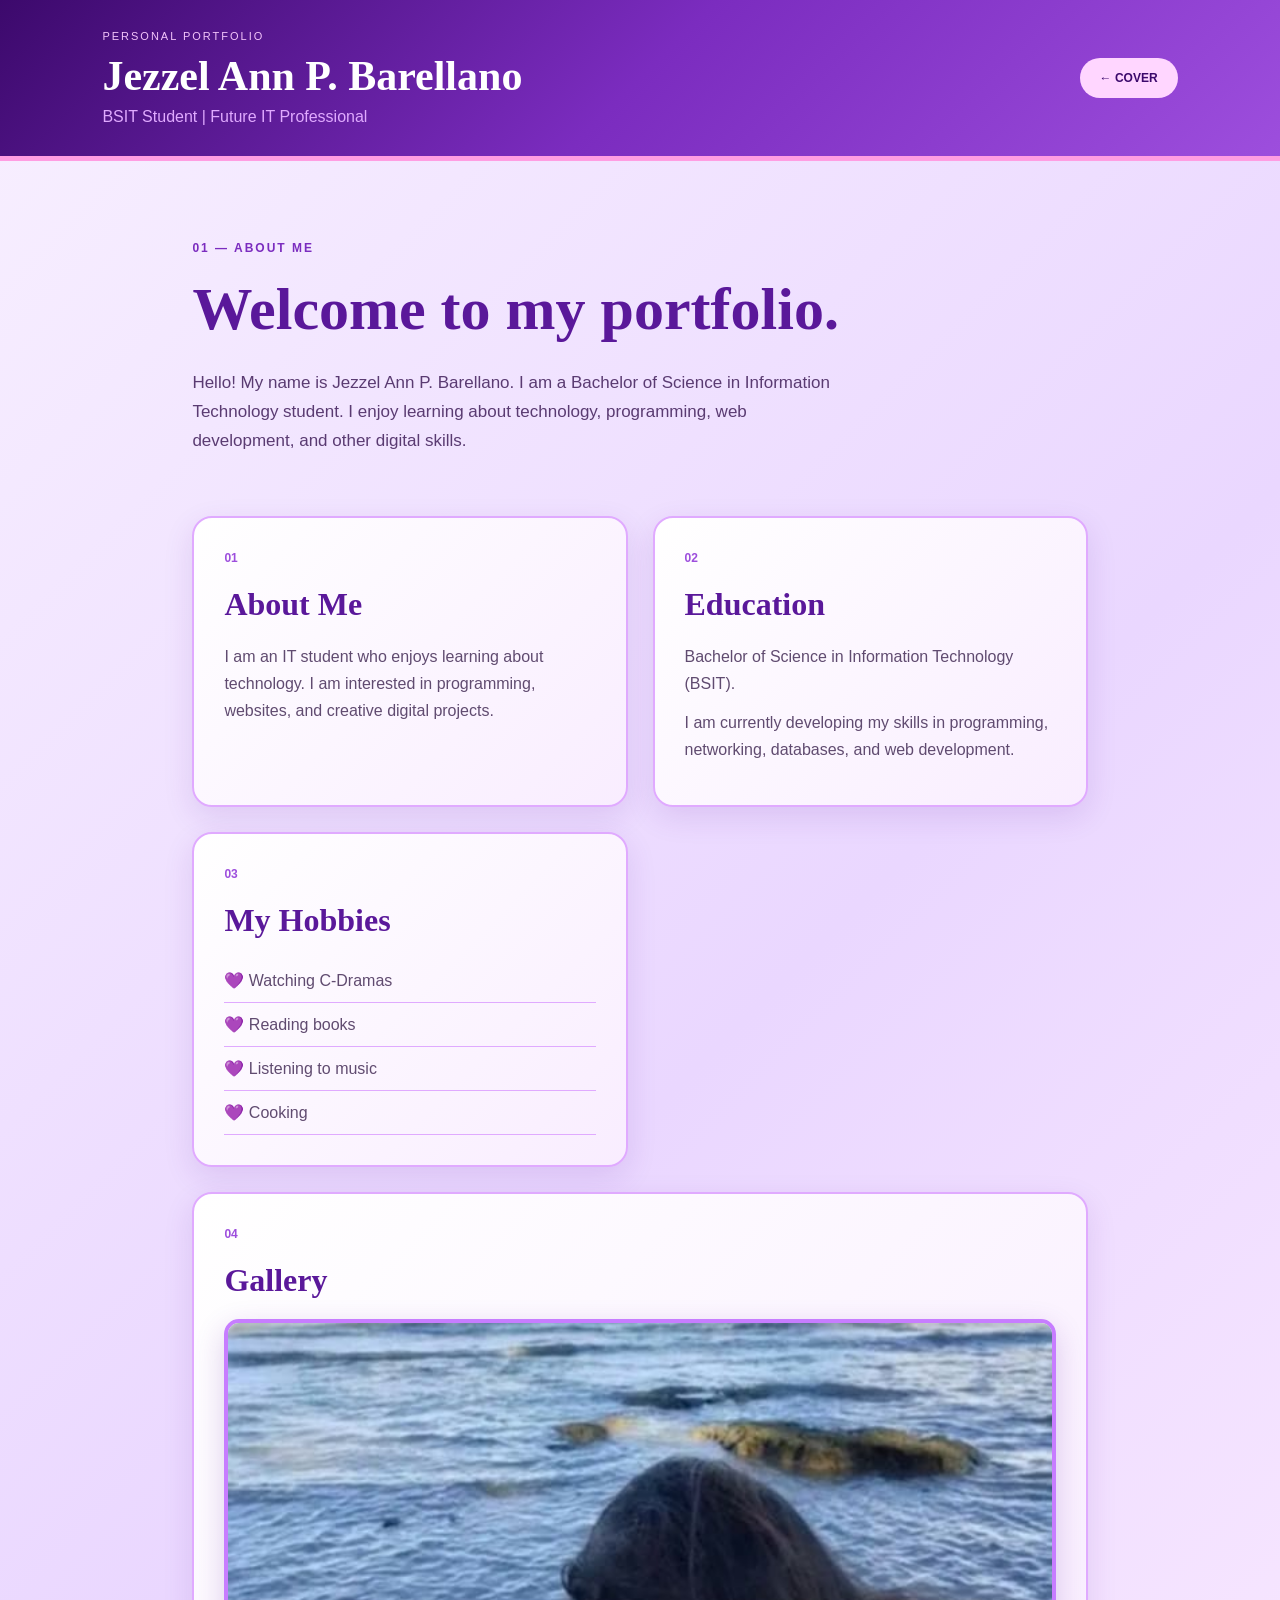
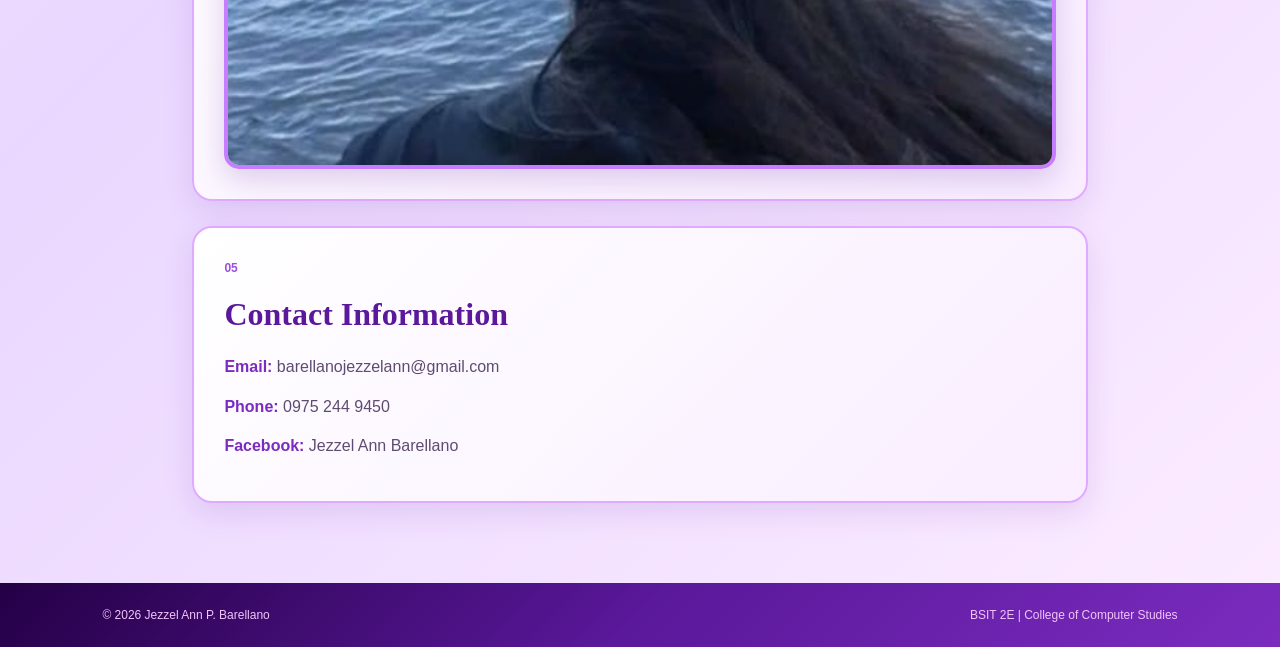
==== home.html @ ec49f02d "Initial commit" ====
<!DOCTYPE html>
<html lang="en">

<head>

    <meta charset="UTF-8">

    <meta name="viewport" content="width=device-width, initial-scale=1.0">

    <title>Jezzel Ann | Home</title>

    <link rel="stylesheet" href="zel.css">

</head>


<body>

    <!-- HEADER -->
    <header class="site-header">

        <div class="header-left">

            <p>PERSONAL PORTFOLIO</p>

            <h1>Jezzel Ann P. Barellano</h1>

            <span>
                BSIT Student | Future IT Professional
            </span>

        </div>


        <!-- BACK TO COVER -->
        <a href="index.html" class="back-button">
            ← COVER
        </a>

    </header>


    <main>

        <!-- ABOUT -->
        <section class="about">

            <p class="section-title">
                01 — ABOUT ME
            </p>

            <h2>
                Welcome to my portfolio.
            </h2>

            <p class="about-text">

                Hello! My name is Jezzel Ann P. Barellano.
                I am a Bachelor of Science in Information Technology
                student. I enjoy learning about technology, programming,
                web development, and other digital skills.

            </p>

        </section>


        <!-- CARDS -->
        <section class="cards">


            <!-- ABOUT CARD -->
            <div class="card">

                <span>01</span>

                <h2>About Me</h2>

                <p>

                    I am an IT student who enjoys learning about
                    technology. I am interested in programming,
                    websites, and creative digital projects.

                </p>

            </div>


            <!-- EDUCATION CARD -->
            <div class="card">

                <span>02</span>

                <h2>Education</h2>

                <p>
                    Bachelor of Science in Information Technology
                    (BSIT).
                </p>

                <p>

                    I am currently developing my skills in programming,
                    networking, databases, and web development.

                </p>

            </div>


            <!-- HOBBIES CARD -->
            <div class="card">

                <span>03</span>

                <h2>My Hobbies</h2>

                <ul>

                    <li>Watching C-Dramas</li>

                    <li>Reading books</li>

                    <li>Listening to music</li>

                    <li>Cooking</li>

                </ul>

            </div>


            <!-- GALLERY -->
            <div class="card gallery-card">

                <span>04</span>

                <h2>Gallery</h2>

                <div class="gallery">

                    <img
                        src="6jk.jpg"
                        alt="Jezzel Ann Barellano"
                    >

                </div>

            </div>


            <!-- CONTACT -->
            <div class="card contact-card">

                <span>05</span>

                <h2>Contact Information</h2>

                <p>
                    <strong>Email:</strong>
                    barellanojezzelann@gmail.com
                </p>

                <p>
                    <strong>Phone:</strong>
                    0975 244 9450
                </p>

                <p>
                    <strong>Facebook:</strong>
                    Jezzel Ann Barellano
                </p>

            </div>

        </section>

    </main>


    <!-- FOOTER -->
    <footer>

        <p>
            © 2026 Jezzel Ann P. Barellano
        </p>

        <p>
            BSIT 2E | College of Computer Studies
        </p>

    </footer>


</body>

</html>
---- zel.css ----
/* =====================================
   GENERAL
===================================== */

* {
    margin: 0;
    padding: 0;
    box-sizing: border-box;
}

body {
    font-family: Arial, sans-serif;
    color: #2d0a4e;

    background:
        linear-gradient(135deg, #f8f0ff, #ead7ff, #fcecff);

    min-height: 100vh;
}


/* =====================================
   FRONT COVER
===================================== */

.cover-page {
    min-height: 100vh;

    color: white;

    background:
        linear-gradient(
            135deg,
            #240046,
            #5a189a,
            #7b2cbf,
            #9d4edd
        );
}


.cover {
    min-height: 100vh;
    padding: 30px 5%;
}


/* =====================================
   COVER HEADER
===================================== */

.cover-header {
    display: flex;
    justify-content: space-between;
    align-items: center;

    padding-bottom: 20px;

    border-bottom: 1px solid rgba(255, 255, 255, 0.3);
}


.cover-logo {
    font-size: 26px;
    font-weight: bold;
    letter-spacing: 2px;
}


.cover-logo span {
    color: #ffd6ff;
}


.cover-issue {
    font-size: 12px;
    color: #e0aaff;
}


/* =====================================
   COVER CONTENT
===================================== */

.cover-main {
    display: grid;

    grid-template-columns: 1fr 1fr 0.5fr;

    gap: 40px;

    align-items: center;

    min-height: 75vh;
}


/* =====================================
   NAME
===================================== */

.cover-kicker {
    color: #f3c4fb;

    font-size: 12px;

    letter-spacing: 1px;

    margin-bottom: 20px;
}


.cover-heading h1 {
    font-family: Georgia, serif;

    font-size: 90px;

    line-height: 0.9;

    text-shadow:
        4px 4px 15px rgba(0, 0, 0, 0.2);
}


.cover-heading h1 span {
    display: block;

    color: #ffd6ff;

    margin-left: 40px;
}


.cover-role {
    margin-top: 25px;

    font-size: 14px;

    letter-spacing: 3px;

    color: #e0aaff;
}


/* =====================================
   PHOTO
===================================== */

.cover-photo {
    position: relative;

    border-radius: 20px;

    overflow: visible;
}


.cover-photo img {
    width: 100%;

    height: 500px;

    object-fit: cover;

    display: block;

    border-radius: 20px;

    border: 5px solid #f3c4fb;

    box-shadow:
        0 15px 40px rgba(0, 0, 0, 0.3);
}


.photo-number {
    position: absolute;

    top: -15px;

    right: -15px;

    width: 65px;

    height: 65px;

    background:
        linear-gradient(
            135deg,
            #ff9de2,
            #e0aaff
        );

    color: #3c096c;

    border-radius: 50%;

    display: flex;

    align-items: center;

    justify-content: center;

    font-weight: bold;

    z-index: 2;

    box-shadow:
        0 5px 20px rgba(0, 0, 0, 0.2);
}


.photo-caption {
    display: inline-block;

    background:
        linear-gradient(
            90deg,
            #ff9de2,
            #e0aaff
        );

    color: #3c096c;

    padding: 10px 15px;

    border-radius: 0 0 12px 12px;

    font-size: 10px;

    font-weight: bold;

    letter-spacing: 1px;
}


/* =====================================
   OPEN BUTTON
===================================== */

.open-button {
    display: inline-block;

    color: white;

    text-decoration: none;

    background:
        linear-gradient(
            135deg,
            #9d4edd,
            #c77dff
        );

    border: 2px solid #f3c4fb;

    border-radius: 30px;

    padding: 15px 22px;

    font-size: 12px;

    font-weight: bold;

    letter-spacing: 1px;

    box-shadow:
        0 8px 20px rgba(0, 0, 0, 0.2);

    transition: 0.3s;
}


.open-button span {
    color: #ffd6ff;

    margin-left: 8px;

    font-size: 16px;
}


.open-button:hover {
    transform: translateY(-5px) scale(1.05);

    background:
        linear-gradient(
            135deg,
            #ff9de2,
            #c77dff
        );

    color: #3c096c;
}


.open-button:hover span {
    color: #3c096c;
}


/* =====================================
   COVER FOOTER
===================================== */

.cover-footer {
    display: flex;

    justify-content: space-between;

    border-top:
        1px solid rgba(255, 255, 255, 0.3);

    padding-top: 15px;

    color: #f3c4fb;

    font-size: 10px;
}


/* =====================================
   HOME PAGE HEADER
===================================== */

.site-header {
    display: flex;

    justify-content: space-between;

    align-items: center;

    padding: 30px 8%;

    background:
        linear-gradient(
            135deg,
            #3c096c,
            #7b2cbf,
            #9d4edd
        );

    color: white;

    border-bottom:
        5px solid #ff9de2;
}


.header-left p {
    color: #f3c4fb;

    font-size: 11px;

    margin-bottom: 10px;

    letter-spacing: 2px;
}


.header-left h1 {
    font-family: Georgia, serif;

    font-size: 42px;
}


.header-left span {
    color: #e0aaff;

    display: block;

    margin-top: 8px;
}


/* =====================================
   BACK BUTTON
===================================== */

.back-button {
    color: #3c096c;

    background: #ffd6ff;

    text-decoration: none;

    padding: 13px 20px;

    border-radius: 25px;

    font-size: 12px;

    font-weight: bold;

    transition: 0.3s;
}


.back-button:hover {
    background: #ff9de2;

    color: #240046;

    transform: scale(1.05);
}


/* =====================================
   ABOUT
===================================== */

.about {
    max-width: 1100px;

    margin: auto;

    padding: 80px 8% 40px;
}


.section-title {
    color: #7b2cbf;

    font-size: 12px;

    font-weight: bold;

    letter-spacing: 2px;

    margin-bottom: 20px;
}


.about h2 {
    font-family: Georgia, serif;

    font-size: 60px;

    margin-bottom: 25px;

    color: #5a189a;
}


.about-text {
    max-width: 650px;

    color: #5a3b72;

    font-size: 17px;

    line-height: 1.7;
}


/* =====================================
   CARDS
===================================== */

.cards {
    max-width: 1100px;

    margin: auto;

    padding: 20px 8% 80px;

    display: grid;

    grid-template-columns: 1fr 1fr;

    gap: 25px;
}


.card {
    background:
        linear-gradient(
            135deg,
            #ffffff,
            #f9edff
        );

    border: 2px solid #e0aaff;

    padding: 30px;

    min-height: 250px;

    border-radius: 20px;

    box-shadow:
        0 10px 30px rgba(90, 24, 154, 0.12);

    transition: 0.3s;
}


.card:hover {
    transform:
        translateY(-8px);

    box-shadow:
        0 18px 40px rgba(90, 24, 154, 0.25);

    border-color: #9d4edd;
}


.card > span {
    color: #9d4edd;

    font-size: 12px;

    font-weight: bold;
}


.card h2 {
    font-family: Georgia, serif;

    font-size: 32px;

    margin: 20px 0;

    color: #5a189a;
}


.card p {
    color: #604b70;

    line-height: 1.7;

    margin-bottom: 12px;
}


/* =====================================
   HOBBIES
===================================== */

.card ul {
    list-style: none;
}


.card li {
    padding: 12px 0;

    border-bottom:
        1px solid #e0aaff;

    color: #604b70;
}


.card li::before {
    content: "💜 ";

}


/* =====================================
   GALLERY
===================================== */

.gallery-card {
    grid-column: span 2;
}


.gallery {
    margin-top: 20px;
}


.gallery img {
    width: 100%;

    height: 450px;

    object-fit: cover;

    display: block;

    border-radius: 15px;

    border: 4px solid #c77dff;

    box-shadow:
        0 10px 30px rgba(90, 24, 154, 0.2);
}


/* =====================================
   CONTACT
===================================== */

.contact-card {
    grid-column: span 2;
}


.contact-card strong {
    color: #7b2cbf;
}


/* =====================================
   FOOTER
===================================== */

body:not(.cover-page) footer {
    background:
        linear-gradient(
            135deg,
            #240046,
            #5a189a,
            #7b2cbf
        );

    color: #f3c4fb;

    padding: 25px 8%;

    display: flex;

    justify-content: space-between;

    font-size: 12px;
}


/* =====================================
   TABLET
===================================== */

@media screen and (max-width: 900px) {

    .cover-main {
        grid-template-columns: 1fr 1fr;
    }

    .cover-heading {
        grid-column: span 2;
    }

    .cards {
        grid-template-columns: 1fr;
    }

    .gallery-card {
        grid-column: span 1;
    }

    .contact-card {
        grid-column: span 1;
    }

}


/* =====================================
   PHONE
===================================== */

@media screen and (max-width: 600px) {

    .cover {
        padding: 20px;
    }

    .cover-main {
        display: block;

        padding-top: 50px;
    }

    .cover-heading h1 {
        font-size: 65px;
    }

    .cover-photo {
        width: 90%;

        margin: 50px auto;
    }

    .cover-photo img {
        height: 400px;
    }

    .cover-footer {
        display: block;
    }

    .cover-footer span {
        display: block;

        margin-bottom: 8px;
    }


    /* HOME */

    .site-header {
        display: block;

        padding: 25px 5%;
    }

    .header-left h1 {
        font-size: 32px;
    }

    .back-button {
        display: inline-block;

        margin-top: 20px;
    }

    .about {
        padding: 60px 5% 30px;
    }

    .about h2 {
        font-size: 42px;
    }

    .cards {
        display: block;

        padding: 20px 5% 60px;
    }

    .card {
        margin-bottom: 20px;
    }

    .gallery-card,
    .contact-card {
        width: 100%;
    }

    .gallery img {
        height: 350px;
    }

    body:not(.cover-page) footer {
        display: block;
    }

    body:not(.cover-page) footer p {
        margin-bottom: 10px;
    }

}
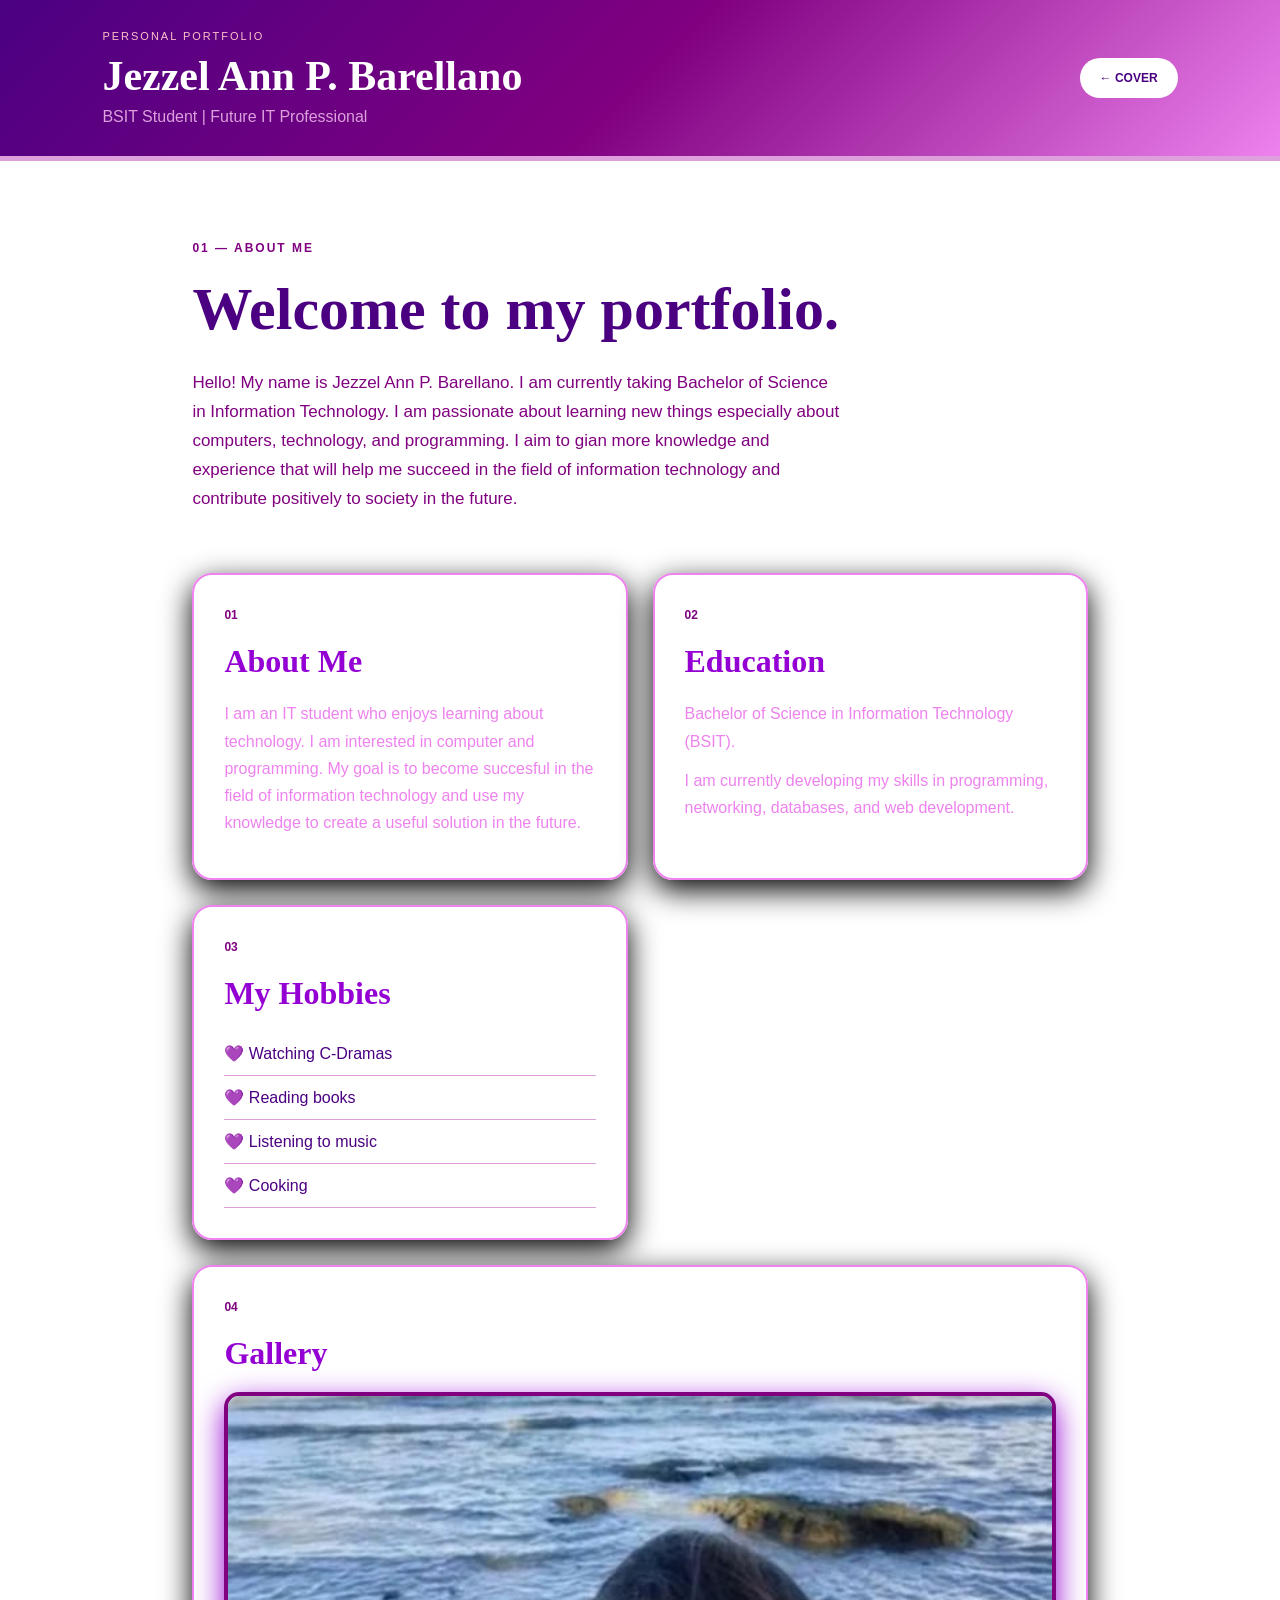
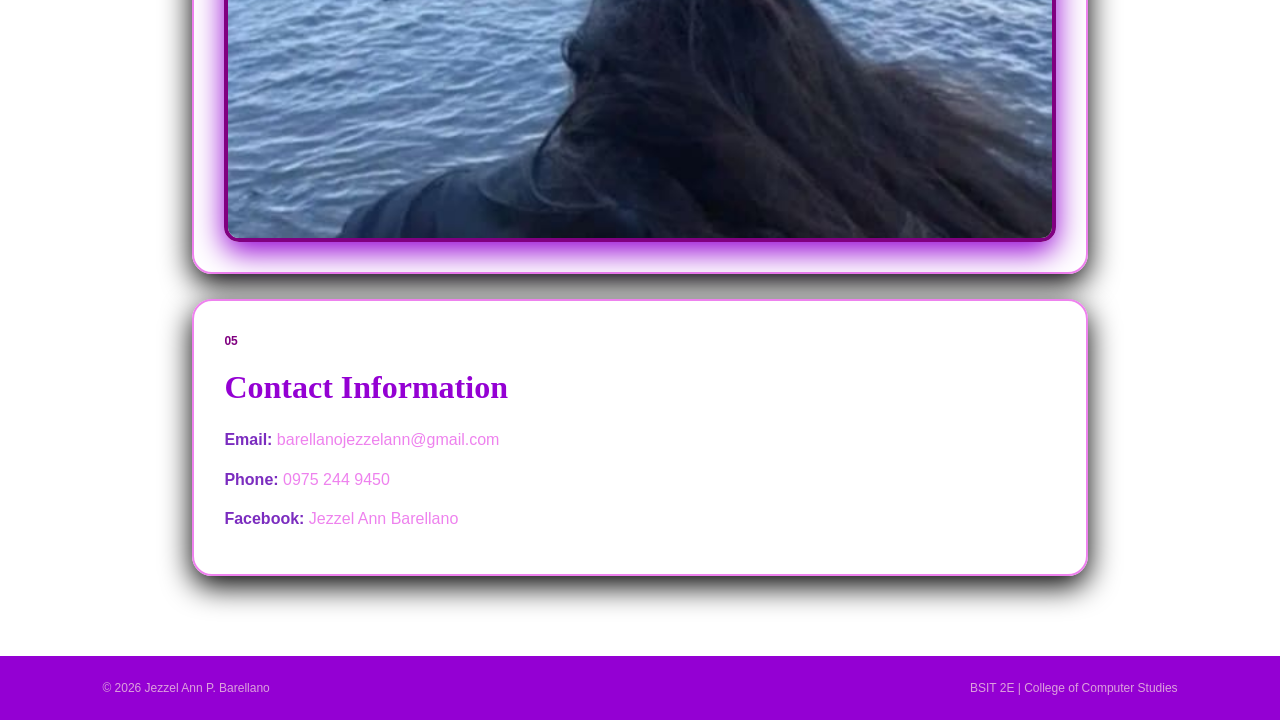
==== commit d8e2675e: "modified:   home.html 	modified:   index.html 	modified:   zel.css" ====
--- a/home.html
+++ b/home.html
@@ -16,7 +16,6 @@
 
 <body>
 
-    <!-- HEADER -->
     <header class="site-header">
 
         <div class="header-left">
@@ -32,7 +31,6 @@
         </div>
 
 
-        <!-- BACK TO COVER -->
         <a href="index.html" class="back-button">
             ← COVER
         </a>
@@ -42,7 +40,6 @@
 
     <main>
 
-        <!-- ABOUT -->
         <section class="about">
 
             <p class="section-title">
@@ -56,20 +53,20 @@
             <p class="about-text">
 
                 Hello! My name is Jezzel Ann P. Barellano.
-                I am a Bachelor of Science in Information Technology
-                student. I enjoy learning about technology, programming,
-                web development, and other digital skills.
+                I am currently taking Bachelor of Science in Information Technology.
+                I am passionate about learning new things especially about computers, technology, and programming.
+                I aim to gian more knowledge and experience that will help me succeed in the field of information technology
+                and contribute positively to society in the future.
+                
 
             </p>
 
         </section>
 
 
-        <!-- CARDS -->
         <section class="cards">
 
 
-            <!-- ABOUT CARD -->
             <div class="card">
 
                 <span>01</span>
@@ -79,15 +76,14 @@
                 <p>
 
                     I am an IT student who enjoys learning about
-                    technology. I am interested in programming,
-                    websites, and creative digital projects.
+                    technology. I am interested in computer and programming.
+                    My goal is to become succesful in the field of information technology and use my knowledge 
+                    to create a useful solution in the future.
 
                 </p>
 
             </div>
 
-
-            <!-- EDUCATION CARD -->
             <div class="card">
 
                 <span>02</span>
@@ -108,8 +104,6 @@
 
             </div>
 
-
-            <!-- HOBBIES CARD -->
             <div class="card">
 
                 <span>03</span>
@@ -131,7 +125,7 @@
             </div>
 
 
-            <!-- GALLERY -->
+           
             <div class="card gallery-card">
 
                 <span>04</span>
@@ -150,7 +144,6 @@
             </div>
 
 
-            <!-- CONTACT -->
             <div class="card contact-card">
 
                 <span>05</span>
@@ -178,8 +171,6 @@
 
     </main>
 
-
-    <!-- FOOTER -->
     <footer>
 
         <p>
--- a/zel.css
+++ b/zel.css
@@ -1,7 +1,3 @@
-/* =====================================
-   GENERAL
-===================================== */
-
 * {
     margin: 0;
     padding: 0;
@@ -10,18 +6,13 @@
 
 body {
     font-family: Arial, sans-serif;
-    color: #2d0a4e;
-
-    background:
-        linear-gradient(135deg, #f8f0ff, #ead7ff, #fcecff);
+    color:darkviolet;
+
+    background:
+        linear-gradient(135deg,white,white,white);
 
     min-height: 100vh;
 }
-
-
-/* =====================================
-   FRONT COVER
-===================================== */
 
 .cover-page {
     min-height: 100vh;
@@ -31,10 +22,10 @@
     background:
         linear-gradient(
             135deg,
-            #240046,
-            #5a189a,
-            #7b2cbf,
-            #9d4edd
+            darkviolet,
+            darkviolet,
+            white,
+            darkviolet
         );
 }
 
@@ -43,11 +34,6 @@
     min-height: 100vh;
     padding: 30px 5%;
 }
-
-
-/* =====================================
-   COVER HEADER
-===================================== */
 
 .cover-header {
     display: flex;
@@ -56,7 +42,7 @@
 
     padding-bottom: 20px;
 
-    border-bottom: 1px solid rgba(255, 255, 255, 0.3);
+    border-bottom: 1px solid grey;
 }
 
 
@@ -68,19 +54,14 @@
 
 
 .cover-logo span {
-    color: #ffd6ff;
+    color: plum;
 }
 
 
 .cover-issue {
     font-size: 12px;
-    color: #e0aaff;
-}
-
-
-/* =====================================
-   COVER CONTENT
-===================================== */
+    color: plum;
+}
 
 .cover-main {
     display: grid;
@@ -94,13 +75,8 @@
     min-height: 75vh;
 }
 
-
-/* =====================================
-   NAME
-===================================== */
-
 .cover-kicker {
-    color: #f3c4fb;
+    color: plum;
 
     font-size: 12px;
 
@@ -118,14 +94,14 @@
     line-height: 0.9;
 
     text-shadow:
-        4px 4px 15px rgba(0, 0, 0, 0.2);
+        4px 4px 15px black;
 }
 
 
 .cover-heading h1 span {
     display: block;
 
-    color: #ffd6ff;
+    color: pink;
 
     margin-left: 40px;
 }
@@ -138,13 +114,9 @@
 
     letter-spacing: 3px;
 
-    color: #e0aaff;
-}
-
-
-/* =====================================
-   PHOTO
-===================================== */
+    color: plum;
+}
+
 
 .cover-photo {
     position: relative;
@@ -166,10 +138,10 @@
 
     border-radius: 20px;
 
-    border: 5px solid #f3c4fb;
+    border: 5px solid plum;
 
     box-shadow:
-        0 15px 40px rgba(0, 0, 0, 0.3);
+        0 15px 40px black;
 }
 
 
@@ -187,11 +159,11 @@
     background:
         linear-gradient(
             135deg,
-            #ff9de2,
-            #e0aaff
-        );
-
-    color: #3c096c;
+            plum,
+            purple
+        );
+
+    color: indigo;
 
     border-radius: 50%;
 
@@ -206,7 +178,7 @@
     z-index: 2;
 
     box-shadow:
-        0 5px 20px rgba(0, 0, 0, 0.2);
+        0 5px 20px black
 }
 
 
@@ -216,11 +188,11 @@
     background:
         linear-gradient(
             90deg,
-            #ff9de2,
-            #e0aaff
-        );
-
-    color: #3c096c;
+            plum,
+            pink
+        );
+
+    color: indigo;
 
     padding: 10px 15px;
 
@@ -232,11 +204,6 @@
 
     letter-spacing: 1px;
 }
-
-
-/* =====================================
-   OPEN BUTTON
-===================================== */
 
 .open-button {
     display: inline-block;
@@ -248,8 +215,8 @@
     background:
         linear-gradient(
             135deg,
-            #9d4edd,
-            #c77dff
+            purple,
+            violet
         );
 
     border: 2px solid #f3c4fb;
@@ -261,18 +228,17 @@
     font-size: 12px;
 
     font-weight: bold;
-
     letter-spacing: 1px;
 
     box-shadow:
-        0 8px 20px rgba(0, 0, 0, 0.2);
+        0 8px 20px black;
 
     transition: 0.3s;
 }
 
 
 .open-button span {
-    color: #ffd6ff;
+    color: plum;
 
     margin-left: 8px;
 
@@ -286,22 +252,17 @@
     background:
         linear-gradient(
             135deg,
-            #ff9de2,
-            #c77dff
-        );
-
-    color: #3c096c;
+            plum,
+            violet
+        );
+
+    color: indigo;
 }
 
 
 .open-button:hover span {
-    color: #3c096c;
-}
-
-
-/* =====================================
-   COVER FOOTER
-===================================== */
+    color: indigo;
+}
 
 .cover-footer {
     display: flex;
@@ -309,19 +270,14 @@
     justify-content: space-between;
 
     border-top:
-        1px solid rgba(255, 255, 255, 0.3);
+        1px solid gray;
 
     padding-top: 15px;
 
-    color: #f3c4fb;
+    color: plum;
 
     font-size: 10px;
 }
-
-
-/* =====================================
-   HOME PAGE HEADER
-===================================== */
 
 .site-header {
     display: flex;
@@ -335,20 +291,20 @@
     background:
         linear-gradient(
             135deg,
-            #3c096c,
-            #7b2cbf,
-            #9d4edd
+            indigo,
+            purple,
+            violet
         );
 
     color: white;
 
     border-bottom:
-        5px solid #ff9de2;
+        5px solid plum;
 }
 
 
 .header-left p {
-    color: #f3c4fb;
+    color: pink;
 
     font-size: 11px;
 
@@ -366,22 +322,17 @@
 
 
 .header-left span {
-    color: #e0aaff;
+    color: plum;
 
     display: block;
 
     margin-top: 8px;
 }
 
-
-/* =====================================
-   BACK BUTTON
-===================================== */
-
 .back-button {
-    color: #3c096c;
-
-    background: #ffd6ff;
+    color: indigo;
+
+    background: white;
 
     text-decoration: none;
 
@@ -398,17 +349,12 @@
 
 
 .back-button:hover {
-    background: #ff9de2;
-
-    color: #240046;
+    background: plum;
+
+    color: indigo;
 
     transform: scale(1.05);
 }
-
-
-/* =====================================
-   ABOUT
-===================================== */
 
 .about {
     max-width: 1100px;
@@ -420,7 +366,7 @@
 
 
 .section-title {
-    color: #7b2cbf;
+    color: purple;
 
     font-size: 12px;
 
@@ -439,24 +385,19 @@
 
     margin-bottom: 25px;
 
-    color: #5a189a;
+    color: indigo;
 }
 
 
 .about-text {
     max-width: 650px;
 
-    color: #5a3b72;
+    color: purple;
 
     font-size: 17px;
 
     line-height: 1.7;
 }
-
-
-/* =====================================
-   CARDS
-===================================== */
 
 .cards {
     max-width: 1100px;
@@ -477,11 +418,11 @@
     background:
         linear-gradient(
             135deg,
-            #ffffff,
-            #f9edff
-        );
-
-    border: 2px solid #e0aaff;
+            white,
+            white
+        );
+
+    border: 2px solid violet;
 
     padding: 30px;
 
@@ -490,7 +431,7 @@
     border-radius: 20px;
 
     box-shadow:
-        0 10px 30px rgba(90, 24, 154, 0.12);
+        0 10px 30px black;
 
     transition: 0.3s;
 }
@@ -501,14 +442,14 @@
         translateY(-8px);
 
     box-shadow:
-        0 18px 40px rgba(90, 24, 154, 0.25);
-
-    border-color: #9d4edd;
+        0 18px 40px darkviolet;
+
+    border-color:purple;
 }
 
 
 .card > span {
-    color: #9d4edd;
+    color: purple;
 
     font-size: 12px;
 
@@ -523,22 +464,17 @@
 
     margin: 20px 0;
 
-    color: #5a189a;
+    color: darkviolet;
 }
 
 
 .card p {
-    color: #604b70;
+    color: violet;
 
     line-height: 1.7;
 
     margin-bottom: 12px;
 }
-
-
-/* =====================================
-   HOBBIES
-===================================== */
 
 .card ul {
     list-style: none;
@@ -549,9 +485,9 @@
     padding: 12px 0;
 
     border-bottom:
-        1px solid #e0aaff;
-
-    color: #604b70;
+        1px solid plum;
+
+    color: indigo;
 }
 
 
@@ -560,11 +496,6 @@
 
 }
 
-
-/* =====================================
-   GALLERY
-===================================== */
-
 .gallery-card {
     grid-column: span 2;
 }
@@ -586,16 +517,11 @@
 
     border-radius: 15px;
 
-    border: 4px solid #c77dff;
+    border: 4px solid purple;
 
     box-shadow:
-        0 10px 30px rgba(90, 24, 154, 0.2);
-}
-
-
-/* =====================================
-   CONTACT
-===================================== */
+        0 10px 30px darkviolet;
+}
 
 .contact-card {
     grid-column: span 2;
@@ -607,20 +533,16 @@
 }
 
 
-/* =====================================
-   FOOTER
-===================================== */
-
 body:not(.cover-page) footer {
     background:
         linear-gradient(
             135deg,
-            #240046,
-            #5a189a,
-            #7b2cbf
-        );
-
-    color: #f3c4fb;
+            darkviolet,
+            darkviolet,
+             darkviolet
+        );
+
+    color:plum;
 
     padding: 25px 8%;
 
@@ -630,11 +552,6 @@
 
     font-size: 12px;
 }
-
-
-/* =====================================
-   TABLET
-===================================== */
 
 @media screen and (max-width: 900px) {
 
@@ -660,11 +577,6 @@
 
 }
 
-
-/* =====================================
-   PHONE
-===================================== */
-
 @media screen and (max-width: 600px) {
 
     .cover {
@@ -700,9 +612,6 @@
 
         margin-bottom: 8px;
     }
-
-
-    /* HOME */
 
     .site-header {
         display: block;
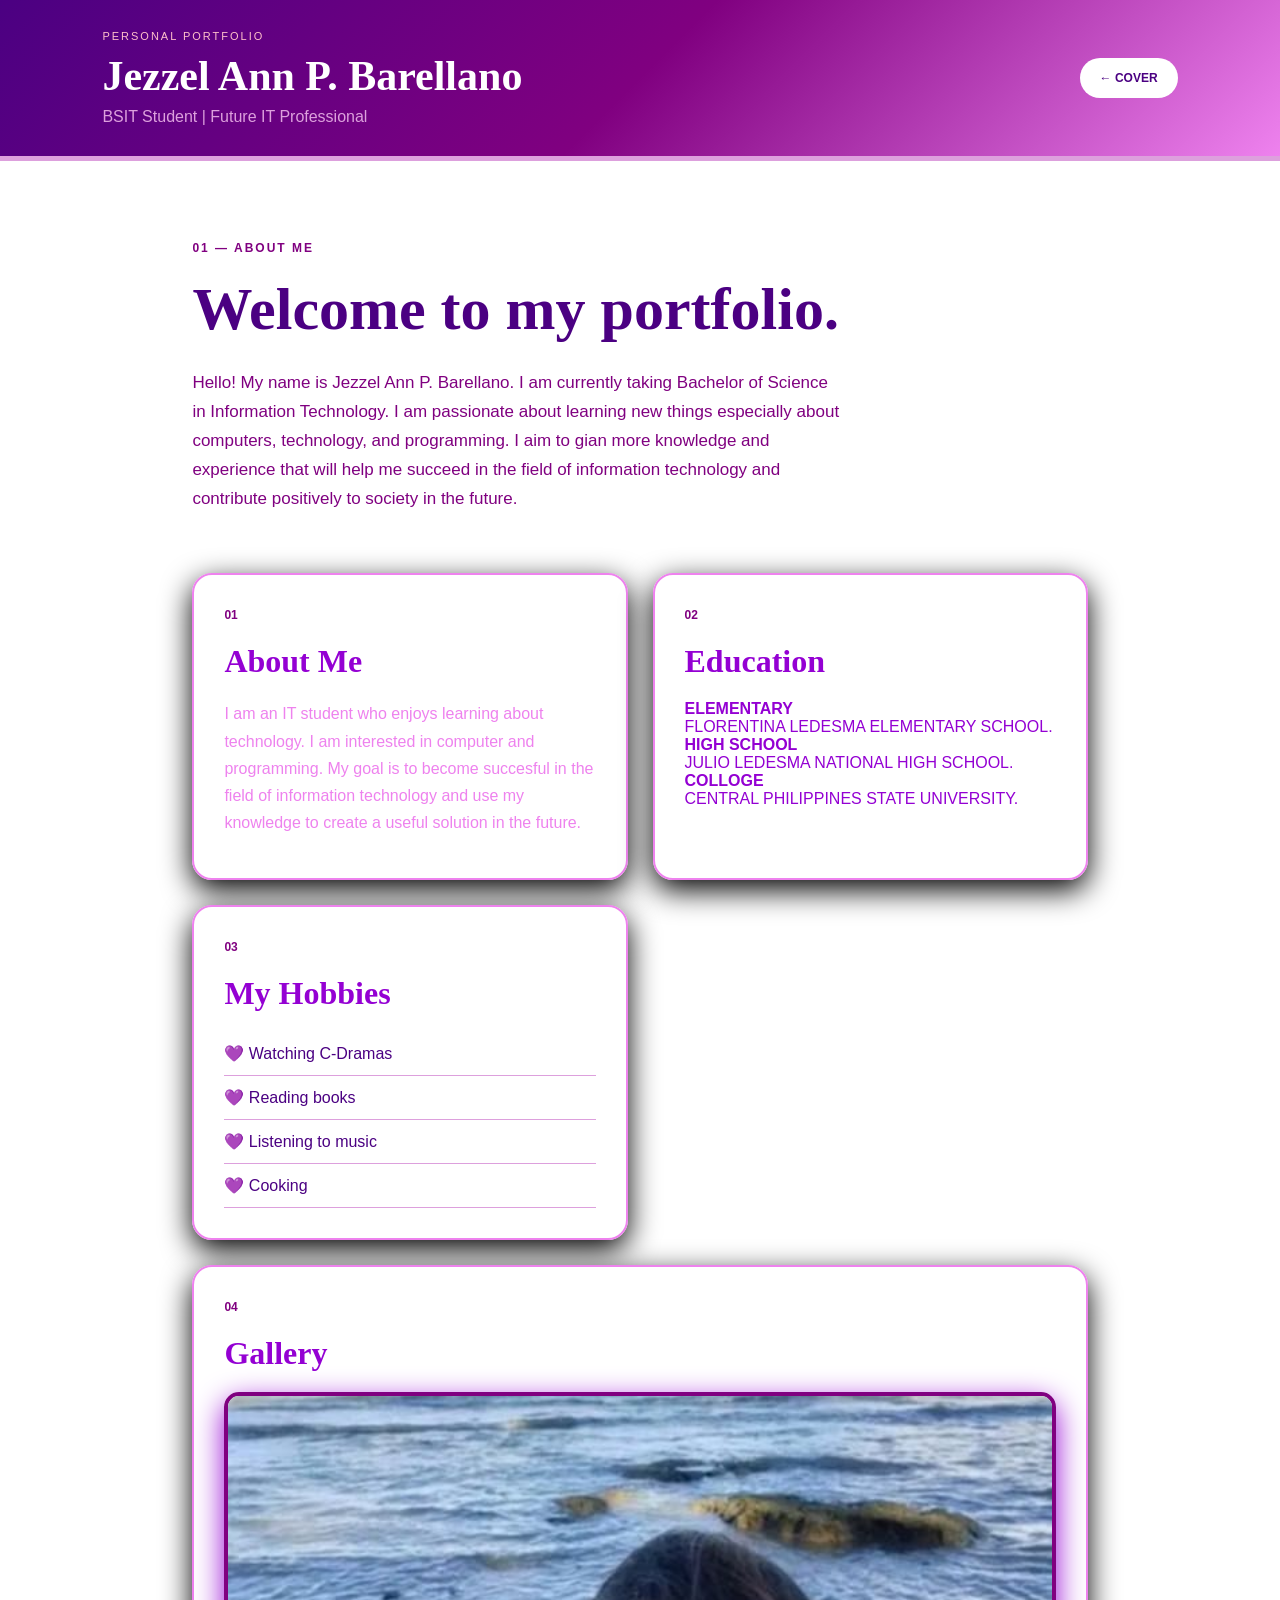
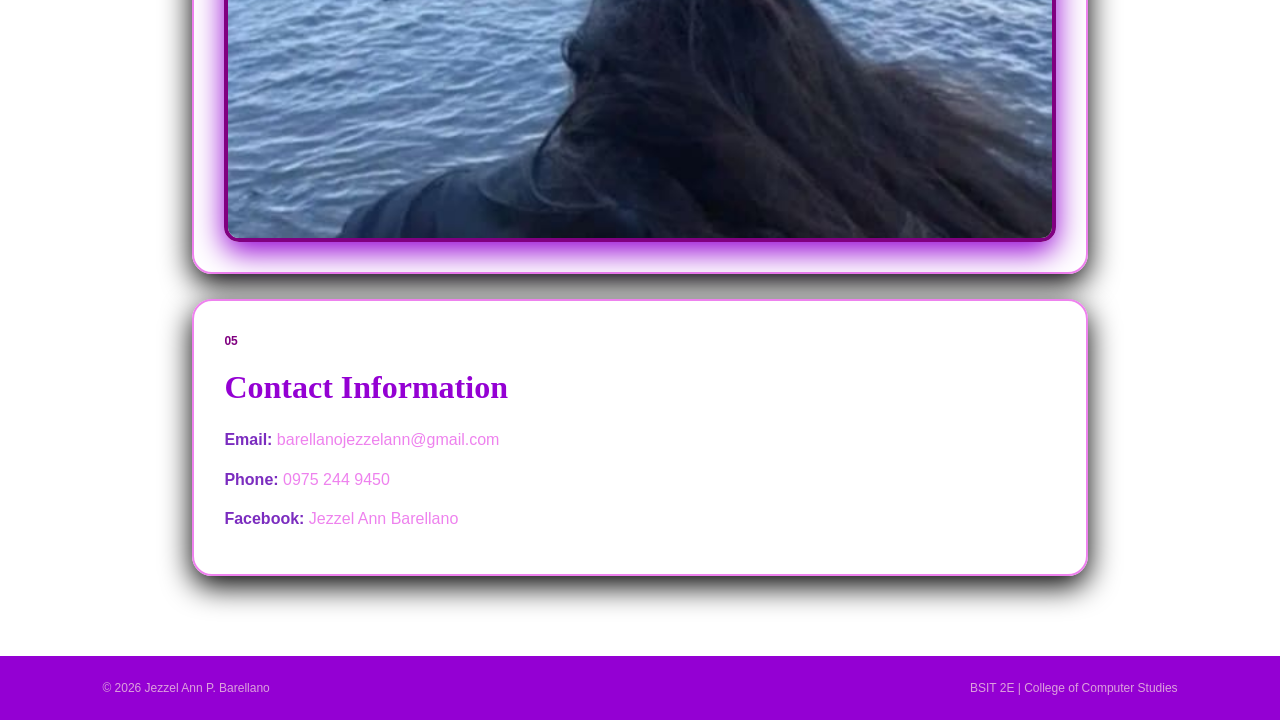
==== commit 41cc7e8a: "modified:   home.html 	modified:   index.html 	deleted:    style.ccs" ====
--- a/home.html
+++ b/home.html
@@ -90,17 +90,28 @@
 
                 <h2>Education</h2>
 
-                <p>
-                    Bachelor of Science in Information Technology
-                    (BSIT).
-                </p>
-
-                <p>
-
-                    I am currently developing my skills in programming,
-                    networking, databases, and web development.
-
-                </p>
+                <h4>
+                    ELEMENTARY 
+                </h4>
+                <div class="box">
+                   FLORENTINA LEDESMA ELEMENTARY SCHOOL.
+                </div>
+                <h4>
+                    HIGH SCHOOL
+                </h4>
+                <div class="box">
+                   JULIO LEDESMA NATIONAL HIGH SCHOOL.
+
+                </div>
+                <h4>
+                    COLLOGE
+                </h4>
+                    <div class="box">
+                    CENTRAL PHILIPPINES STATE UNIVERSITY.
+
+                    </div>
+
+               
 
             </div>
 
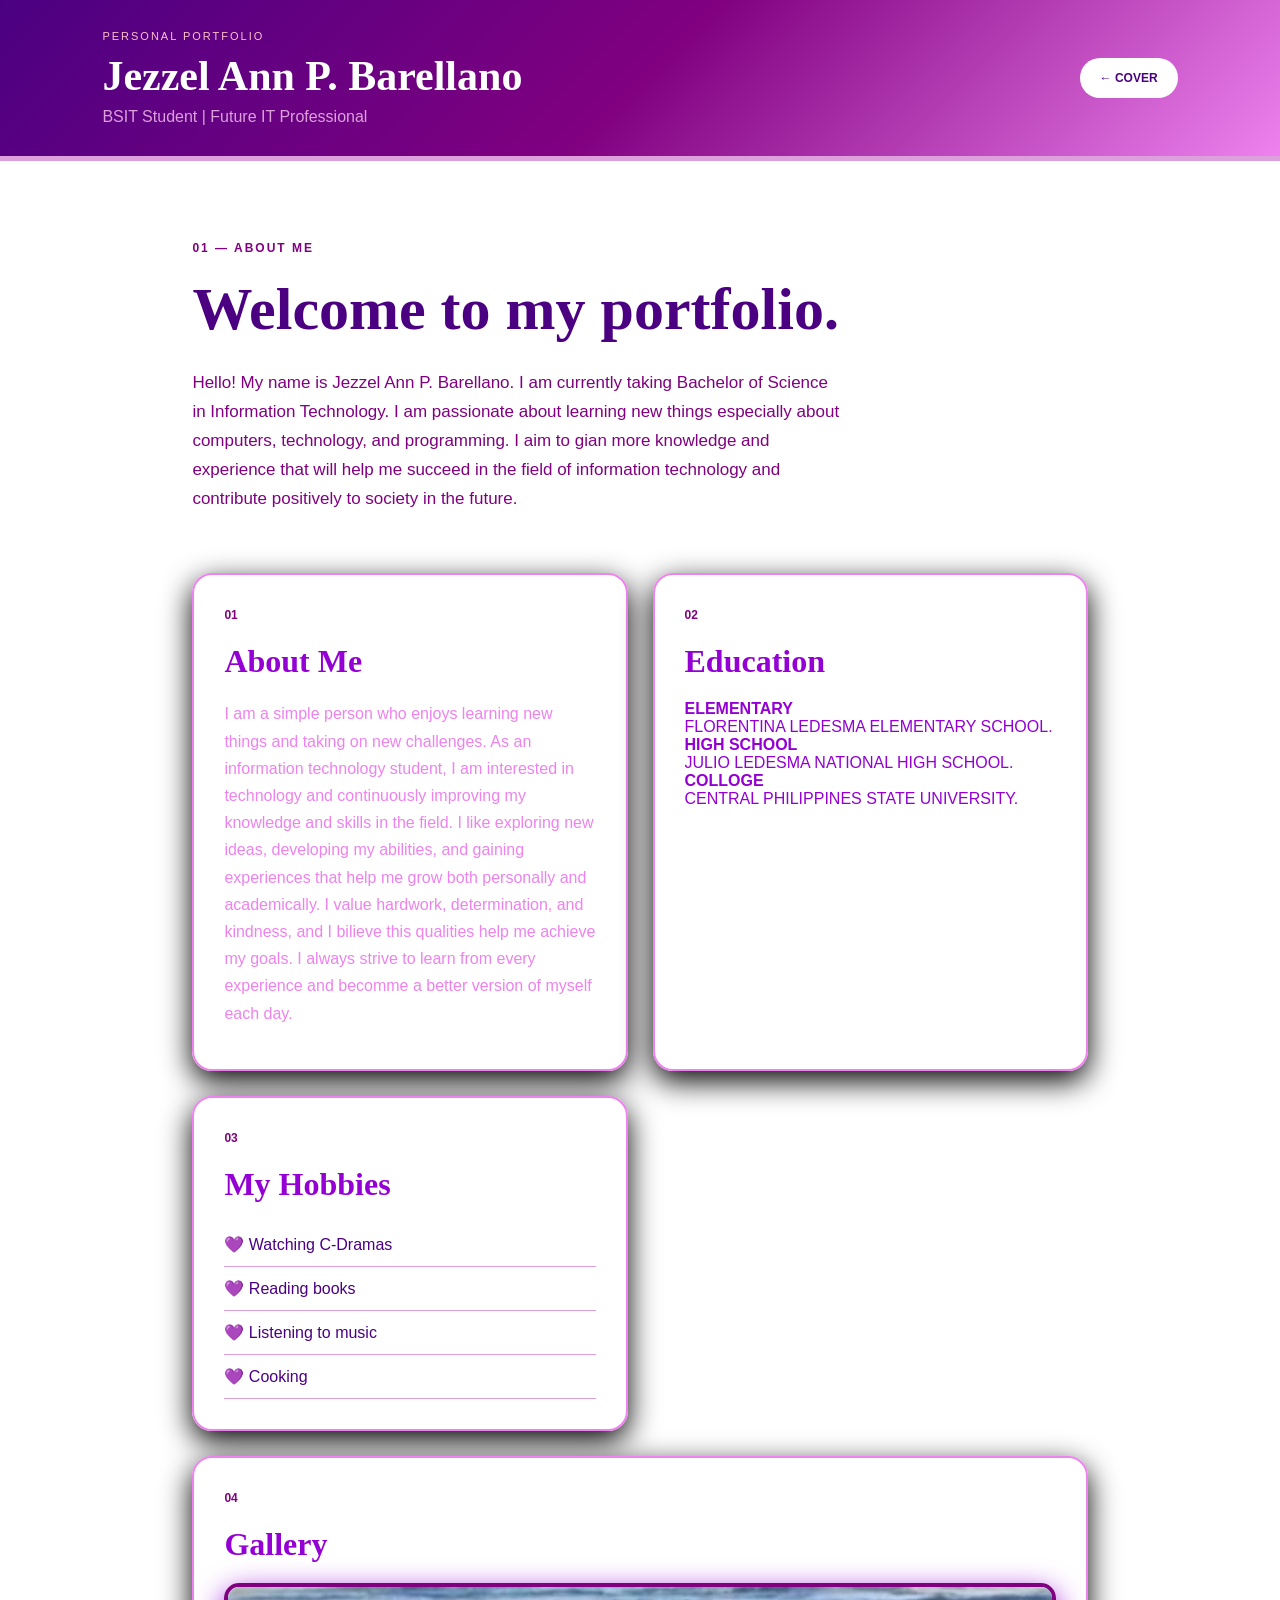
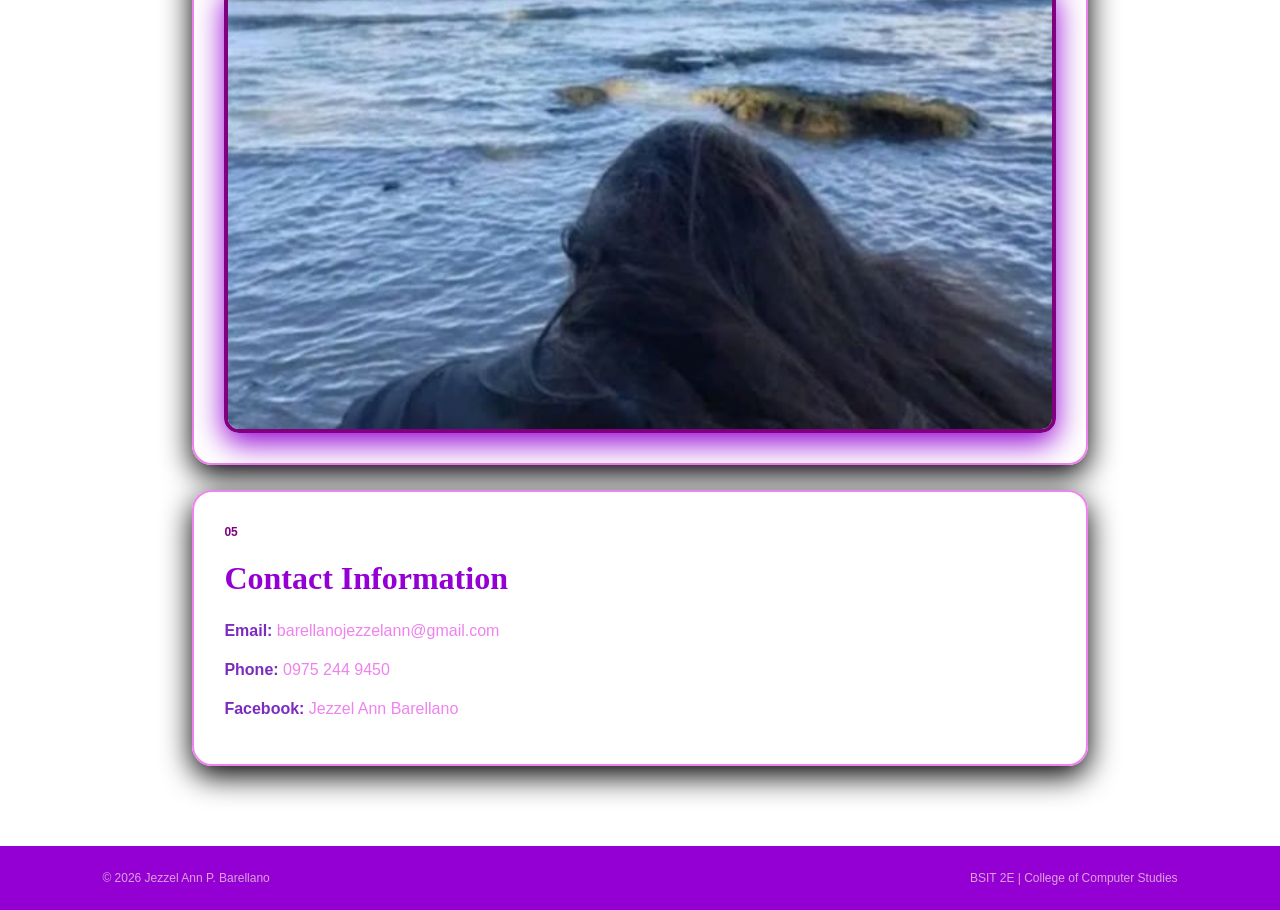
==== commit 0d6396e8: "modified:   home.html modified:   index.html" ====
--- a/home.html
+++ b/home.html
@@ -75,11 +75,9 @@
 
                 <p>
 
-                    I am an IT student who enjoys learning about
-                    technology. I am interested in computer and programming.
-                    My goal is to become succesful in the field of information technology and use my knowledge 
-                    to create a useful solution in the future.
-
+                    I am a simple person who enjoys learning new things and taking on new challenges. As an information technology student, I am interested in technology
+                    and continuously improving my knowledge and skills in the field. I like exploring new ideas, developing my abilities, and gaining experiences that help me grow both personally and academically. 
+                    I value hardwork, determination, and kindness, and I bilieve this qualities help me achieve my goals. I always strive to learn from every experience and becomme a better version of myself each day.
                 </p>
 
             </div>
